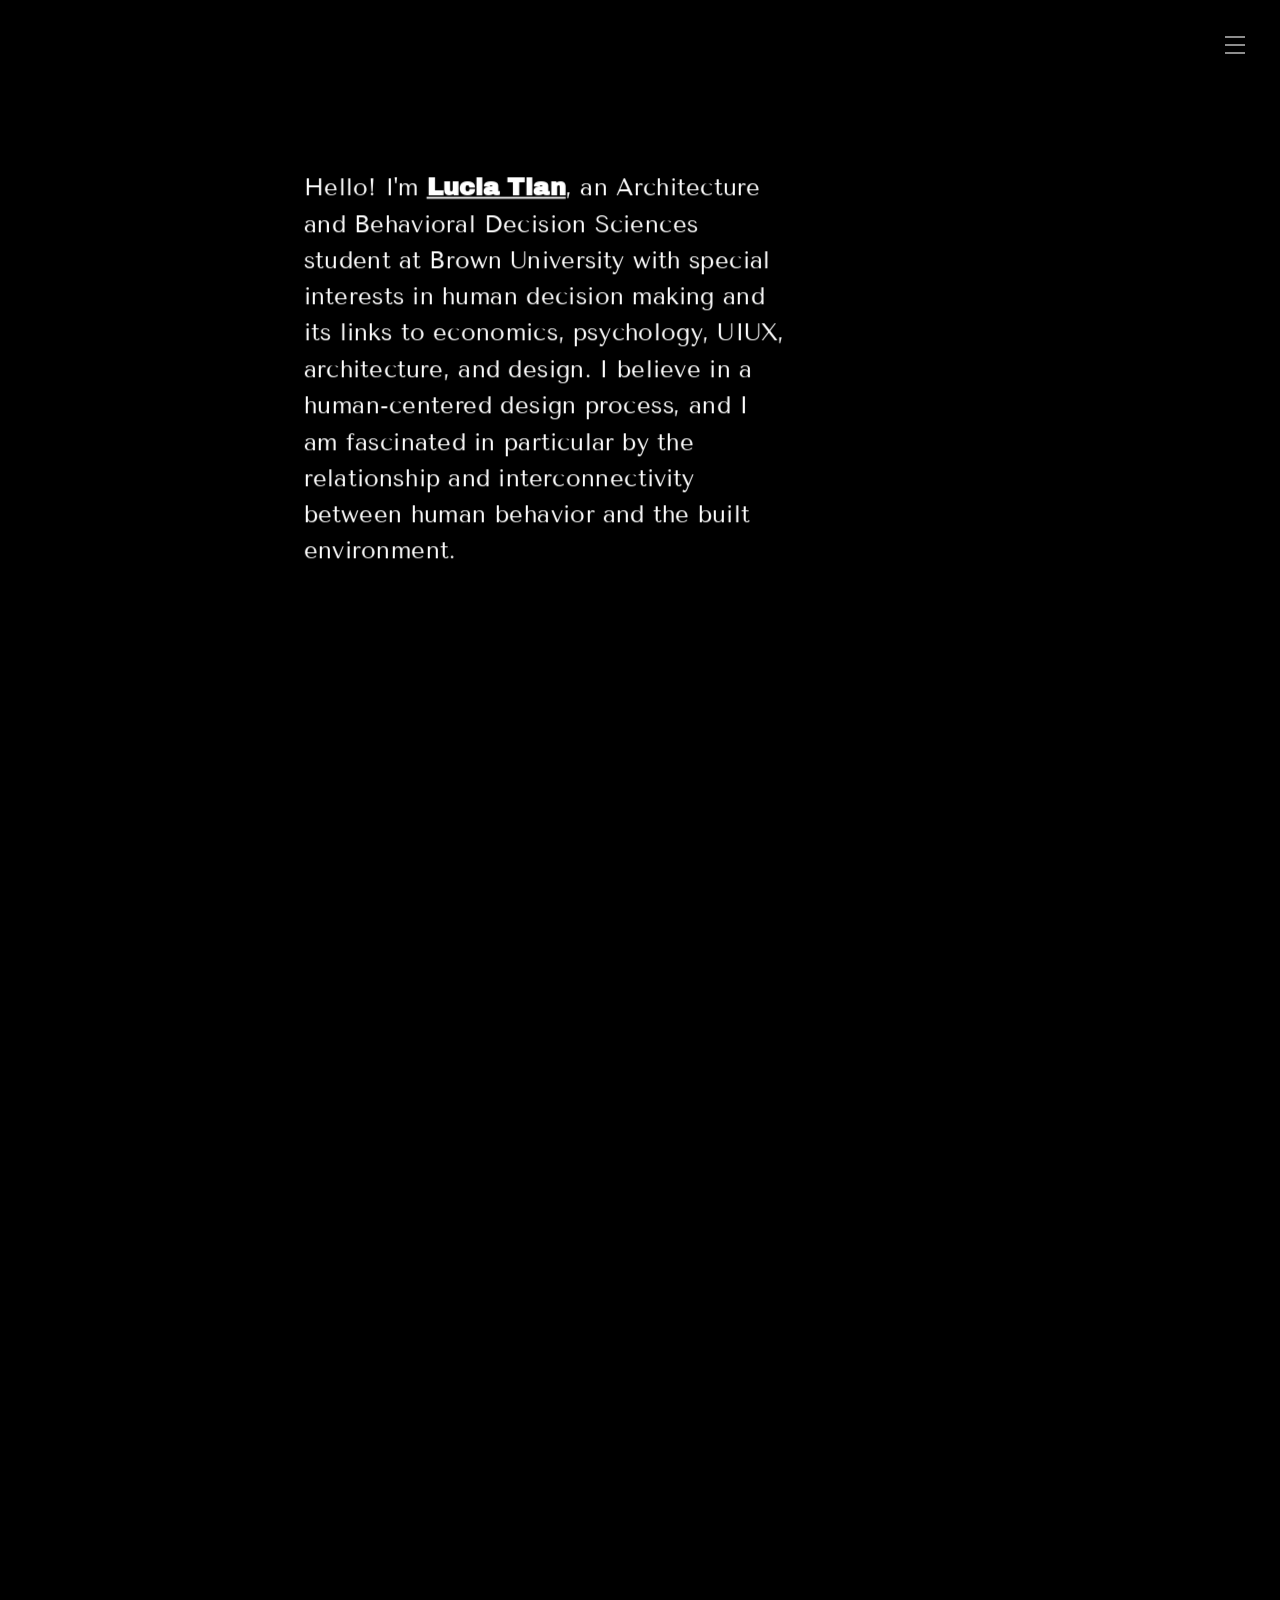
==== index.html @ cd98f312 "intial commit no assets" ====
<!doctype html>
<html lang="en">

<!--
      This project uses bootstrap and copied and pasted code from bootstrap in the css and javascript bundles,
      as well as smaller elements as labeled. 
  ...-->

<head>
  <meta charset="utf-8">
  <meta name="viewport" content="width=device-width, initial-scale=1">
  <link rel="stylesheet" href="boostrap.css">
  <link rel="stylesheet" href="style.css">
  <link rel="preconnect" href="https://fonts.googleapis.com">
  <link rel="preconnect" href="https://fonts.gstatic.com" crossorigin>
  <link
    href="https://fonts.googleapis.com/css2?family=Archivo+Black&family=Archivo+Narrow:ital@1&family=Archivo:wght@800&family=Tenor+Sans&display=swap"
    rel="stylesheet">
  <script src="bootstrap.bundle.js"></script>
  <title>Portfolio</title>

  <!-- code copied and modifed from  https://codepen.io/alphardex/pen/NWxNyXb -->

<body style=" overflow-y: hidden;  background-color: rgb(0, 0, 0);">
  <div>
    <div class="external">
      <div class="horizontal-scroll-wrapper">

        <div class="img-wrapper faster">
          <a target="_blank" rel="noopener">
            <img src="assets/blackspacer.png" alt="">
          </a>
        </div>


        <div class="img-wrapper fastest">
          <p style=" margin-left:20vw;text-align: left; margin-top:10vh; font-size: 3vh; 
          max-width: 60vh; color:white;">Hello! I'm
            <b>Lucia Tian</b>, an
            Architecture and Behavioral
            Decision Sciences
            student at Brown University
            with special interests in human decision making and its links to economics, psychology, UIUX, architecture,
            and design. I believe in a human-centered design process, and I am fascinated in particular
            by the relationship and interconnectivity between human behavior and the built environment.
          </p>
        </div>

        <div class="img-wrapper faster">
          <a target="_blank" rel="noopener">
            <img src="assets/blackspacer.png" alt="">
          </a>
        </div>

        <div class="img-wrapper faster1">
          <a target="_blank" rel="noopener">
            <img src="assets/stool.JPG" alt="">
          </a>
        </div>


        <div class="img-wrapper faster">
          <a target="_blank" rel="noopener">
            <img class="indeximage" src="assets/lucia_tian_fragment.png" alt="">
          </a>
        </div>


        <div class="img-wrapper fastest vertical">
          <a target="_blank" rel="noopener">
            <img src="assets/nightview2.2.png" alt="">
          </a>
        </div>

        <div class="img-wrapper fastest">
          <a href="redesign.html" target="_blank" rel="noopener">
            <img class="indeximage" src="assets/vegantree.png" alt="">
          </a>
        </div>

        <div class="img-wrapper slower">
          <a target="_blank" rel="noopener">
            <img src="assets/casa martirani analytical final.jpg" alt="">
          </a>
        </div>

        <div class="img-wrapper faster">
          <a href="megalist.html" target="_blank" rel="noopener">
            <img class="indeximage" src="assets/megaplaylistmaker.png" alt="">
          </a>
        </div>


        <div class="img-wrapper last fastest">
          <a href="personas.html" target="_blank" rel="noopener">
            <img src="assets/headerimagep.png" alt="">
          </a>
        </div>
      </div>
    </div>
    <div>

    </div>
</body>

<body>
  <input type="checkbox" id="active">
  <label for="active" class="menu-btn"><span></span></label>
  <label for="active" class="close"></label>
  <div class="wrapper">

    <ul>
      <li><a href="index.html">Home</a></li>
      <li><a href="uiux.html">UIUX</a></li>
      <li><a href="architecture.html">Architecture</a></li>
      <li><a href="other.html">All</a></li>

    </ul>
  </div>
</body>


</html>
---- style.css ----
body {
  display: flex;
  align-items: center;
  justify-content: start;
  flex-direction: column;
  background-color: rgb(255, 255, 255);
}

h1 {
  color: rgb(0, 0, 0);
  text-transform: none;
  text-align: center;
  font-family: 'tenor sans', sans-serif;
  font-size: 2.25rem;
  max-width: 40vw;
  margin-top: 5vh;
  margin-bottom: 5vh;

}

h2 {
  text-transform: uppercase;
  color: rgb(59, 59, 59);
  text-align: center;
  text-decoration: underline;

  font-family: 'archivo', sans-serif;
  margin-top: 1.5rem;
  margin-bottom: 1rem;
  font-size: 2rem;
  max-width: 60vw;

}

h3 {
  text-transform: none;
  color: rgb(0, 0, 0);
  text-align: center;
  font-family: 'tenor sans', sans-serif;
  margin-top: 2rem;
  margin-bottom: 2rem;
  margin-left: 10vw;
  margin-right: 10vw;
  font-size: 18px;
  max-width: 50vw;

}

p {
  margin-top: 1vh;
  color: #000000;
  font-family: 'Tenor Sans', sans-serif;
  font-size: 18px;
  font-style: normal;
  text-align: center;
  text-transform: none;
  max-width: 50vw;
}

b {
  font-family: 'Archivo Black', sans-serif;
  text-decoration-line: underline;
}

img {
  max-width: 40vh;
  max-height: 80vh;
  transition: .5s;
  vertical-align: top;
  filter: saturate(0%) brightness(80%) contrast(140%);
  margin-top: 3vh;
  display: flex;
  align-items: center;
  justify-content: center;
}

a:hover img {
  filter: saturate(100%);
}

.photogrid {
  display: flex;
  justify-content: space-evenly;
  flex-wrap: wrap;
  max-width: 70vw;
  align-items: center;
}



.custom-tog.navbar-toggler {
  border-color: rgb(255, 255, 255);
}


/*** menu nav modifed and inspired from https://codepen.io/yuhomyan/pen/ExKvNVa **********/
* {
  margin: 0;
  padding: 0;
  box-sizing: border-box;
  font-family: 'Archivo Black', sans-serif;
  font-family: 'Tenor Sans', sans-serif;
}

.wrapper {
  position: fixed;
  top: 0;
  /*left: -100%;*/
  right: -100%;
  height: 100%;
  width: 100%;
  background: #000;
  /*background: linear-gradient(90deg, #f92c78, #4114a1);*/
  /* background: linear-gradient(375deg, #1cc7d0, #2ede98); */
  /* background: linear-gradient(-45deg, #e3eefe 0%, #efddfb 100%);*/
  transition: all 0.6s ease-in-out;
}

#active:checked~.wrapper {
  /*left: 0;*/
  right: 0;
}

.menu-btn {
  position: absolute;
  z-index: 5;
  right: 20px;
  /*left: 20px; */
  top: 20px;
  height: 50px;
  width: 50px;
  text-align: center;
  line-height: 50px;
  border-radius: 10%;
  font-size: 20px;
  cursor: pointer;
  /*color: #fff;*/
  /*background: linear-gradient(90deg, #f92c78, #4114a1);*/
  /* background: linear-gradient(375deg, #1cc7d0, #2ede98); */
  /* background: linear-gradient(-45deg, #e3eefe 0%, #efddfb 100%); */
  transition: all 0.3s ease-in-out;
}

.menu-btn span,
.menu-btn:before,
.menu-btn:after {
  content: "";
  position: absolute;
  top: calc(50% - 1px);
  left: 30%;
  width: 40%;
  border-bottom: 2px solid rgb(141, 141, 141);
  transition: transform .6s cubic-bezier(0.215, 0.61, 0.355, 1);
}

.menu-btn:before {
  transform: translateY(-8px);
}

.menu-btn:after {
  transform: translateY(8px);
}


.close {
  z-index: 5;
  width: 100%;
  height: 100%;
  pointer-events: none;
}

/* closing animation */
#active:checked+.menu-btn span {
  transform: scaleX(0);
}

#active:checked+.menu-btn:before {
  transform: rotate(45deg);
  border-color: #fff;
}

#active:checked+.menu-btn:after {
  transform: rotate(-45deg);
  border-color: #fff;
}

.wrapper ul {
  position: absolute;
  top: 60%;
  left: 50%;
  height: 90%;
  transform: translate(-50%, -50%);
  list-style: none;
  text-align: center;
}

.wrapper ul li {
  height: 10%;
  margin: 15px 0;
}

.wrapper ul li a {
  text-decoration: none;
  font-size: 30px;
  font-weight: 500;
  padding: 5px 30px;
  color: rgb(255, 255, 255);
  border-radius: 10px;
  position: absolute;
  line-height: 50px;
  margin: 5px 30px;
  opacity: 0;
  transition: all 0.3s ease;
  transition: transform .6s cubic-bezier(0.215, 0.61, 0.355, 1);
}

.wrapper ul li a:hover:after {
  font-family: ar;
  transform: scaleY(1);
}

.wrapper ul li a:hover {
  text-decoration: underline;
  font-family: "archivo black";
}

input[type="checkbox"] {
  display: none;
}

.content .title {
  font-size: 40px;
  font-weight: 700;
}

.content p {
  font-size: 35px;
  font-weight: 600;
}

#active:checked~.wrapper ul li a {
  opacity: 1;
}

.wrapper ul li a {
  transition: opacity 1.2s, transform 1.2s cubic-bezier(0.215, 0.61, 0.355, 1);
  transform: translateX(100px);
}

#active:checked~.wrapper ul li a {
  transform: none;
  transition-timing-function: ease, cubic-bezier(.1, 1.3, .3, 1);
  /* easeOutBackを緩めた感じ */
  transition-delay: .6s;
  transform: translateX(-100px);
}


/* home page horizontal scroll inspired and modified from https://codepen.io/pehaa/pen/zYxbxQg */

* {
  box-sizing: border-box;
}

/* hide scrollbar */
::-webkit-scrollbar {
  width: 1px;
  height: 1px;
}

::-webkit-scrollbar-button {
  width: 1px;
  height: 1px;
}

.external {
  overflow: hidden;
  height: 100vh;
  width: 100vw;
}

.horizontal-scroll-wrapper {
  display: flex;
  flex-direction: column;
  align-items: center;
  width: 100vh;
  transform: rotate(-90deg) translate3d(0, -100vh, 0);
  transform-origin: right top;
  overflow-y: auto;
  overflow-x: hidden;
  padding: 0;
  height: 100vw;
  perspective: 1px;
  transform-style: preserve-3d;
  padding-bottom: 10rem;
}

.img-wrapper {
  transform: rotate(90deg);
  display: flex;
  align-items: center;
  justify-content: center;
  min-height: 40vh;
  transform-origin: 50% 50%;
  transform: rotate(90deg) translateZ(.1px) scale(0.9) translateX(0px) translateY(-3vh);
  transition: 1s;
}

.img-wrapper:hover {
  min-height: 45vh;
}

.slower {
  transform: rotate(90deg) translateZ(-.2px) scale(1.1) translateX(0%) translateY(-10vh);
}

.slower1 {
  transform: rotate(90deg) translateZ(-.25px) scale(1.05) translateX(0%) translateY(8vh);
}

.slower2 {
  transform: rotate(90deg) translateZ(-.3px) scale(1.3) translateX(0%) translateY(2vh);
}

.slower-down {
  transform: rotate(90deg) translateZ(-.2px) scale(1.1) translateX(0%) translateY(16vh);
}

.faster {
  transform: rotate(90deg) translateZ(.15px) scale(0.8) translateX(0%) translateY(14vh);
}

.faster1 {
  transform: rotate(90deg) translateZ(.05px) scale(0.8) translateX(0%) translateY(10vh);
}

.fastest {
  transform: rotate(90deg) translateZ(.22px) scale(0.7) translateX(-10vh) translateY(-15vh);
}

.vertical {
  transform: rotate(90deg) translateZ(-.15px) scale(1.15) translateX(0%) translateY(0%);
}

.last {
  transform: rotate(90deg) translateZ(-.2px) scale(1.1) translateX(25vh) translateY(-8vh);
}

.scroll-info,
header {
  position: absolute;
  left: 1rem;
}

.scroll-info {
  top: 1rem;
}

a {
  color: inherit;
  font-weight: 500;

}


.img-wrapper a {
  overflow: hidden;
  display: block;
  padding: 0vh;
  /***
  box-shadow: rgba(255, 255, 255, 0.35) 0px 5px 15px;
  ***/

}

p {
  margin: 0;
}

.scroll-info {
  display: flex;
  align-items: center;
}

.icon svg {
  width: 50px;
  fill: currentcolor;
}

/**** bootstrap carousel fix ***/
.carousel-inner {
  max-width: 60vw;
}

.carousel-inner img {
  max-width: 60vw;
}

/************/


/*
JOSH COMEAU's resets

  1. Use a more-intuitive box-sizing model.
*/
*,
*::before,
*::after {
  box-sizing: border-box;
}

/*
  2. Remove default margin
*/
* {
  margin: 0;
}

/*
  3. Allow percentage-based heights in the application
*/
html,
body {
  height: 100%;
}

/*
  Typographic tweaks!
  4. Add accessible line-height
  5. Improve text rendering
*/
body {
  line-height: 1.5;
  -webkit-font-smoothing: antialiased;
}

/*
  6. Improve media defaults
*/
img,
picture,
video,
canvas,
svg {
  display: block;
}

/*
  7. Remove built-in form typography styles
*/
input,
button,
textarea,
select {
  font: inherit;
}

/*
  8. Avoid text overflows
*/
p,
h1,
h2,
h3,
h4,
h5,
h6 {
  overflow-wrap: break-word;
}

/*
  9. Create a root stacking context
*/
#root,
#__next {
  isolation: isolate;
}
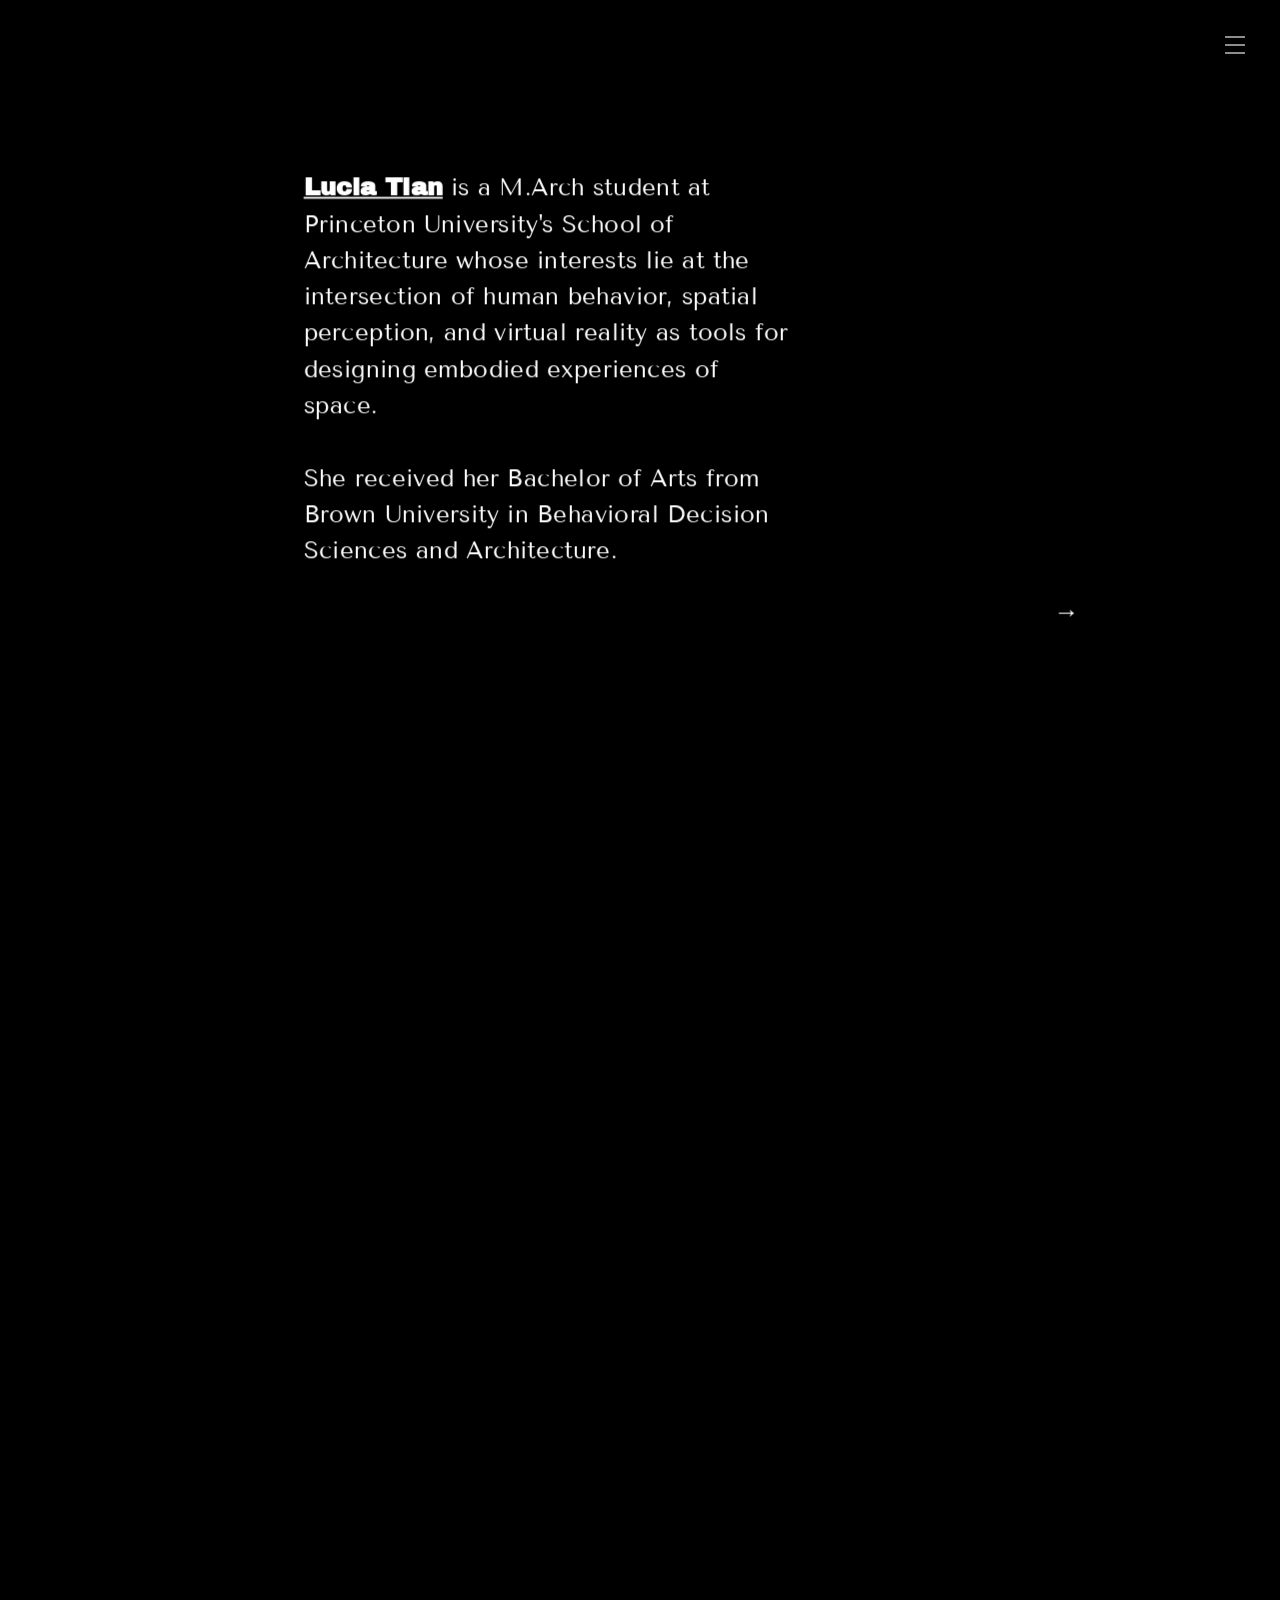
==== commit b35d5ed4: "update 2026" ====
--- a/index.html
+++ b/index.html
@@ -7,117 +7,185 @@
   ...-->
 
 <head>
-  <meta charset="utf-8">
-  <meta name="viewport" content="width=device-width, initial-scale=1">
-  <link rel="stylesheet" href="boostrap.css">
-  <link rel="stylesheet" href="style.css">
-  <link rel="preconnect" href="https://fonts.googleapis.com">
-  <link rel="preconnect" href="https://fonts.gstatic.com" crossorigin>
-  <link
-    href="https://fonts.googleapis.com/css2?family=Archivo+Black&family=Archivo+Narrow:ital@1&family=Archivo:wght@800&family=Tenor+Sans&display=swap"
-    rel="stylesheet">
-  <script src="bootstrap.bundle.js"></script>
-  <title>Portfolio</title>
+    <meta charset="utf-8">
+    <meta name="viewport" content="width=device-width, initial-scale=1">
+    <link rel="stylesheet" href="boostrap.css">
+    <link rel="stylesheet" href="style.css">
+    <link rel="preconnect" href="https://fonts.googleapis.com">
+    <link rel="preconnect" href="https://fonts.gstatic.com" crossorigin>
+    <link href="https://fonts.googleapis.com/css2?family=Archivo+Black&family=Archivo+Narrow:ital@1&family=Archivo:wght@800&family=Tenor+Sans&display=swap"
+          rel="stylesheet">
+    <link rel="icon" href="logotian.png" type="image/png" />
+    <script src="bootstrap.bundle.js"></script>
+    <title>Lucia Tian</title>
 
-  <!-- code copied and modifed from  https://codepen.io/alphardex/pen/NWxNyXb -->
+    <!-- code copied and modifed from  https://codepen.io/alphardex/pen/NWxNyXb -->
 
-<body style=" overflow-y: hidden;  background-color: rgb(0, 0, 0);">
-  <div>
-    <div class="external">
-      <div class="horizontal-scroll-wrapper">
+    <body style=" overflow-y: hidden;  background-color: rgb(0, 0, 0);">
+        <div>
+            <div class="external">
+                <div class="horizontal-scroll-wrapper">
 
-        <div class="img-wrapper faster">
-          <a target="_blank" rel="noopener">
-            <img src="assets/blackspacer.png" alt="">
-          </a>
-        </div>
+                    <div class="img-wrapper faster">
+                        <a target="_blank" rel="noopener">
+                            <img src="assets/blackspacer.png" alt="">
+                        </a>
+                    </div>
 
 
-        <div class="img-wrapper fastest">
-          <p style=" margin-left:20vw;text-align: left; margin-top:10vh; font-size: 3vh; 
-          max-width: 60vh; color:white;">Hello! I'm
-            <b>Lucia Tian</b>, an
-            Architecture and Behavioral
-            Decision Sciences
-            student at Brown University
-            with special interests in human decision making and its links to economics, psychology, UIUX, architecture,
-            and design. I believe in a human-centered design process, and I am fascinated in particular
-            by the relationship and interconnectivity between human behavior and the built environment.
-          </p>
-        </div>
-
-        <div class="img-wrapper faster">
-          <a target="_blank" rel="noopener">
-            <img src="assets/blackspacer.png" alt="">
-          </a>
-        </div>
-
-        <div class="img-wrapper faster1">
-          <a target="_blank" rel="noopener">
-            <img src="assets/stool.JPG" alt="">
-          </a>
-        </div>
+                    <div class="img-wrapper fastest">
+                        <p style=" margin-left:20vw;text-align: left; margin-top:10vh; font-size: 3vh;
+                            max-width: 60vh; color:white;">
+                            <u><b>Lucia Tian</b></u> is a M.Arch student at Princeton University's School of Architecture whose interests
+                            lie at the intersection of human behavior, spatial perception, and virtual reality as tools for
+                            designing embodied experiences of space.
+                            <br /> <br />
+                            She received her Bachelor of Arts from Brown University in Behavioral Decision Sciences and
+                            Architecture.
 
 
-        <div class="img-wrapper faster">
-          <a target="_blank" rel="noopener">
-            <img class="indeximage" src="assets/lucia_tian_fragment.png" alt="">
-          </a>
-        </div>
+                        </p>
+                    </div>
+
+                    <div class="img-wrapper faster">
+                        <a target="_blank" rel="noopener">
+                            <br /><br />
+                            <p style=" margin-left:20vw;text-align: left; margin-top:10vh; font-size: 3vh;
+                                    max-width: 60vh; color:white;">
+                                →
+                            </p>
+                            <img src="assets/blackspacer.png" alt="">
+                        </a>
+                    </div>
 
 
-        <div class="img-wrapper fastest vertical">
-          <a target="_blank" rel="noopener">
-            <img src="assets/nightview2.2.png" alt="">
-          </a>
-        </div>
-
-        <div class="img-wrapper fastest">
-          <a href="redesign.html" target="_blank" rel="noopener">
-            <img class="indeximage" src="assets/vegantree.png" alt="">
-          </a>
-        </div>
-
-        <div class="img-wrapper slower">
-          <a target="_blank" rel="noopener">
-            <img src="assets/casa martirani analytical final.jpg" alt="">
-          </a>
-        </div>
-
-        <div class="img-wrapper faster">
-          <a href="megalist.html" target="_blank" rel="noopener">
-            <img class="indeximage" src="assets/megaplaylistmaker.png" alt="">
-          </a>
-        </div>
 
 
-        <div class="img-wrapper last fastest">
-          <a href="personas.html" target="_blank" rel="noopener">
-            <img src="assets/headerimagep.png" alt="">
-          </a>
+                    <div class="img-wrapper fastest">
+                        <a target="_blank" rel="noopener" href="https://www.instagram.com/p/DRvAcfnkpHG/?img_index=1">
+                            <img src="assets/503sectionmodel.JPG" alt="">
+                        </a>
+                    </div>
+
+
+
+
+
+
+                    <div class="img-wrapper faster">
+                        <a target="_blank" rel="noopener">
+                            <img src="assets/trentonschool.jpg" alt="">
+                        </a>
+                    </div>
+
+                    <div class="img-wrapper faster">
+                        <a target="_blank" rel="noopener" href="https://www.youtube.com/watch?v=9oD-xkMxHWU">
+                            <img class="  " src="assets/immersivewaterfront.png" alt="live redesigned page">
+                        </a>
+                    </div>
+
+                    <div class="img-wrapper slower">
+                        <a target="_blank" rel="noopener">
+                            <img src="assets/wormseye.png" alt="">
+                        </a>
+                    </div>
+
+
+
+
+                    <div class="img-wrapper faster1">
+                        <a target="_blank" rel="noopener" href="https://www.instagram.com/p/DRTioZ6jUnA/?img_index=6">
+                            <img src="assets/brickframe.JPG" alt="">
+                        </a>
+                    </div>
+
+                    <div class="img-wrapper faster1">
+                        <a target="_blank" rel="noopener">
+                            <img src="assets/elevoblique.png" alt="">
+                        </a>
+                    </div>
+
+
+                    <div class="img-wrapper fastest vertical">
+                        <a target="_blank" rel="noopener" href="https://www.instagram.com/p/DRdQIvXDQ97/?img_index=1">
+                            <img src="assets/nightview2.2.png" alt="">
+                        </a>
+                    </div>
+
+
+
+
+                    <div class="img-wrapper fastest">
+                        <a target="_blank" rel="noopener" href="https://issuu.com/postmagazinebdh/docs/post_-_3_10">
+                            <img src="assets/luciacover3.png" alt="">
+                        </a>
+                    </div>
+
+
+                    <div class="img-wrapper slower">
+                        <a target="_blank" rel="noopener">
+                            <img src="assets/casa martirani analytical final.jpg" alt="">
+                        </a>
+                    </div>
+
+
+
+
+                    <div class="img-wrapper slower">
+                        <a target="_blank" rel="noopener">
+                            <img src="assets/courtyard.render.png" alt="">
+                        </a>
+                    </div>
+
+
+
+                    <div class="img-wrapper faster1">
+                        <a target="_blank" rel="noopener" href="https://www.instagram.com/p/Cnpc4ppuNEQAmjOIGGoC-ZR-KTvv5KbYRgU0440/">
+                            <img src="assets/stool.JPG" alt="">
+                        </a>
+                    </div>
+
+
+
+                    <div class="img-wrapper slowest">
+                        <a target="_blank" rel="noopener">
+                            <img src="assets/lightsculpture.jpg" alt="">
+                        </a>
+                    </div>
+
+
+
+                    <div class="img-wrapper fastest">
+                        <a href="https://sillystarfish732.github.io/development/" target="_blank" rel="noopener">
+                            <img class="indeximage" src="assets/megaplaylistmaker.png" alt="">
+                        </a>
+                    </div>
+
+
+
+                </div>
+            </div>
+            <div>
+
+            </div>
+    </body>
+
+    <body>
+        <input type="checkbox" id="active">
+        <label for="active" class="menu-btn"><span></span></label>
+        <label for="active" class="close"></label>
+        <div class="wrapper">
+
+            <ul>
+                <li><a href="index.html">Home</a></li>
+                <li><a href="architecture2.html" />Architecture</a></li>
+                <li><a href="other.html">Misc.</a></li>
+                <li><a href="contact.html">Contact</a></li>
+
+
+            </ul>
         </div>
-      </div>
-    </div>
-    <div>
-
-    </div>
-</body>
-
-<body>
-  <input type="checkbox" id="active">
-  <label for="active" class="menu-btn"><span></span></label>
-  <label for="active" class="close"></label>
-  <div class="wrapper">
-
-    <ul>
-      <li><a href="index.html">Home</a></li>
-      <li><a href="uiux.html">UIUX</a></li>
-      <li><a href="architecture.html">Architecture</a></li>
-      <li><a href="other.html">All</a></li>
-
-    </ul>
-  </div>
-</body>
+    </body>
 
 
 </html>
--- a/style.css
+++ b/style.css
@@ -59,7 +59,7 @@
 
 b {
   font-family: 'Archivo Black', sans-serif;
-  text-decoration-line: underline;
+  //text-decoration-line: underline;
 }
 
 img {
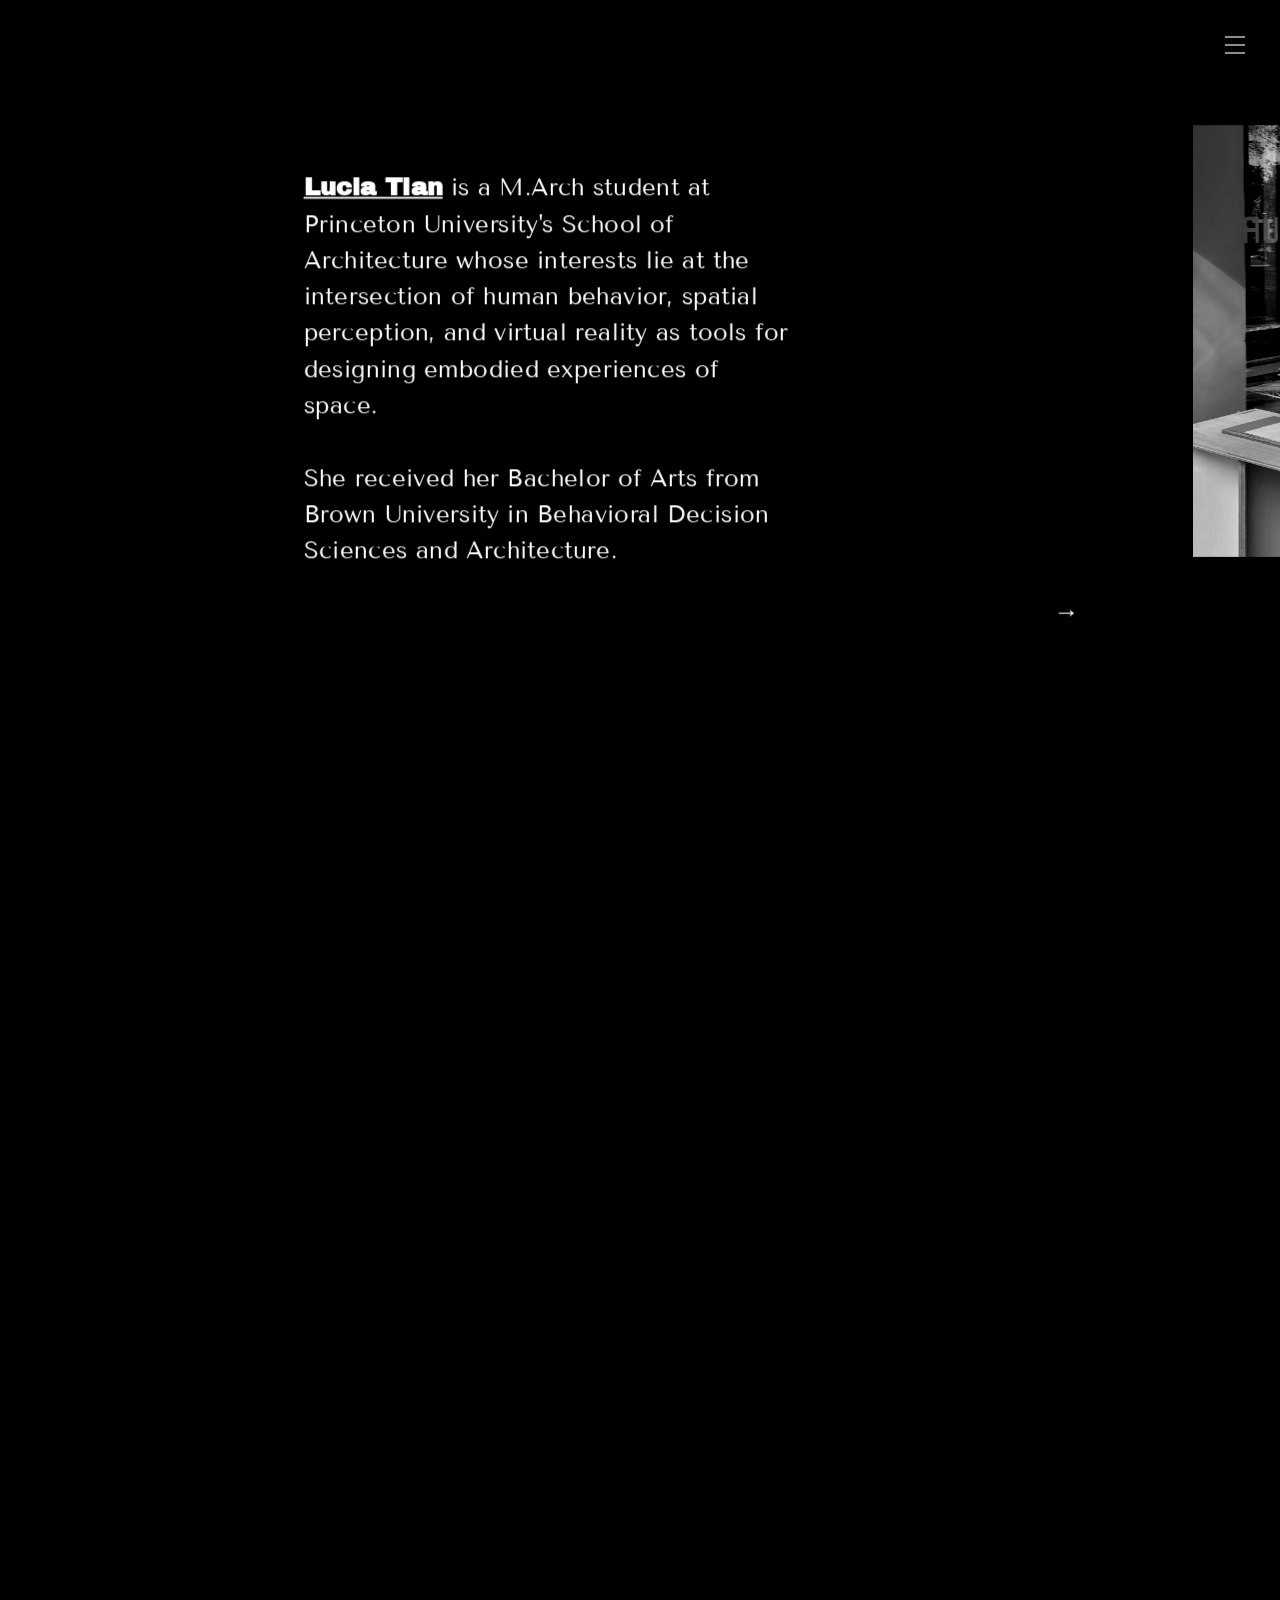
==== commit 291b7787: "matching case" ====
--- a/index.html
+++ b/index.html
@@ -63,7 +63,7 @@
 
                     <div class="img-wrapper fastest">
                         <a target="_blank" rel="noopener" href="https://www.instagram.com/p/DRvAcfnkpHG/?img_index=1">
-                            <img src="assets/503sectionmodel.JPG" alt="">
+                            <img src="assets/503sectionmodel.jpg" alt="">
                         </a>
                     </div>
 
@@ -95,7 +95,7 @@
 
                     <div class="img-wrapper faster1">
                         <a target="_blank" rel="noopener" href="https://www.instagram.com/p/DRTioZ6jUnA/?img_index=6">
-                            <img src="assets/brickframe.JPG" alt="">
+                            <img src="assets/brickframe.jpg" alt="">
                         </a>
                     </div>
 
@@ -141,7 +141,7 @@
 
                     <div class="img-wrapper faster1">
                         <a target="_blank" rel="noopener" href="https://www.instagram.com/p/Cnpc4ppuNEQAmjOIGGoC-ZR-KTvv5KbYRgU0440/">
-                            <img src="assets/stool.JPG" alt="">
+                            <img src="assets/stool.jpg" alt="">
                         </a>
                     </div>
 
@@ -180,6 +180,8 @@
                 <li><a href="index.html">Home</a></li>
                 <li><a href="architecture2.html" />Architecture</a></li>
                 <li><a href="other.html">Misc.</a></li>
+                <li><a href=https://www.instagram.com/lucia.3dm>Instagram</a></li>
+
                 <li><a href="contact.html">Contact</a></li>
 
 
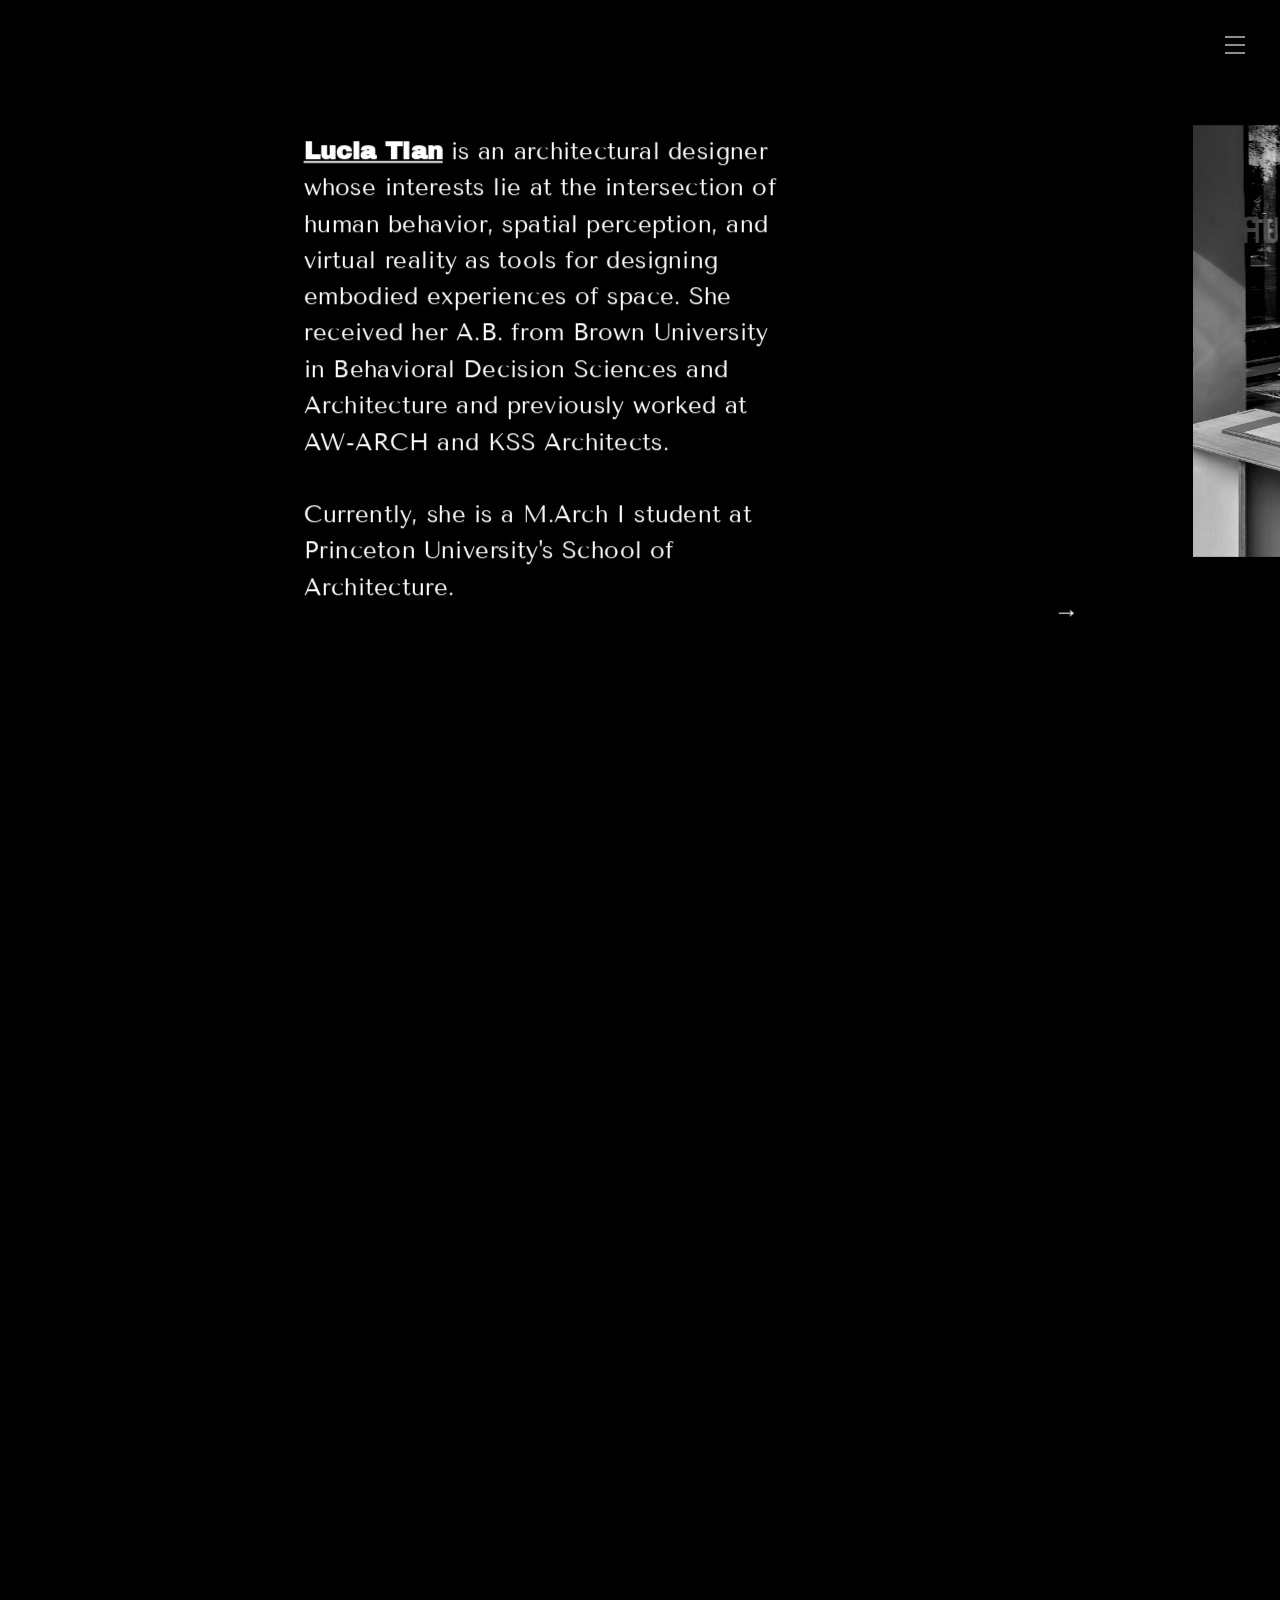
==== commit 1ee5e416: "bio edit and image sizes" ====
--- a/index.html
+++ b/index.html
@@ -36,13 +36,13 @@
                     <div class="img-wrapper fastest">
                         <p style=" margin-left:20vw;text-align: left; margin-top:10vh; font-size: 3vh;
                             max-width: 60vh; color:white;">
-                            <u><b>Lucia Tian</b></u> is a M.Arch student at Princeton University's School of Architecture whose interests
+                            <u><b>Lucia Tian</b></u> is an architectural designer whose interests
                             lie at the intersection of human behavior, spatial perception, and virtual reality as tools for
-                            designing embodied experiences of space.
+                            designing embodied experiences of space. She received her A.B. from Brown University
+                            in Behavioral Decision Sciences and Architecture and previously worked at AW-ARCH and KSS Architects.
                             <br /> <br />
-                            She received her Bachelor of Arts from Brown University in Behavioral Decision Sciences and
-                            Architecture.
 
+                            Currently, she is a M.Arch I student at Princeton University's School of Architecture.
 
                         </p>
                     </div>
@@ -99,7 +99,7 @@
                         </a>
                     </div>
 
-                    <div class="img-wrapper faster1">
+                    <div class="img-wrapper slower2">
                         <a target="_blank" rel="noopener">
                             <img src="assets/elevoblique.png" alt="">
                         </a>
@@ -162,6 +162,12 @@
                     </div>
 
 
+                    <div class="img-wrapper slower2">
+                        <a target="_blank" rel="noopener">
+                            <img src="assets/westview.render.png" alt="">
+                        </a>
+                    </div>
+
 
                 </div>
             </div>
@@ -180,8 +186,6 @@
                 <li><a href="index.html">Home</a></li>
                 <li><a href="architecture2.html" />Architecture</a></li>
                 <li><a href="other.html">Misc.</a></li>
-                <li><a href=https://www.instagram.com/lucia.3dm>Instagram</a></li>
-
                 <li><a href="contact.html">Contact</a></li>
 
 
--- a/style.css
+++ b/style.css
@@ -319,7 +319,7 @@
 }
 
 .slower2 {
-  transform: rotate(90deg) translateZ(-.3px) scale(1.3) translateX(0%) translateY(2vh);
+  transform: rotate(90deg) translateZ(-.3px) scale(1.5) translateX(0%) translateY(2vh);
 }
 
 .slower-down {
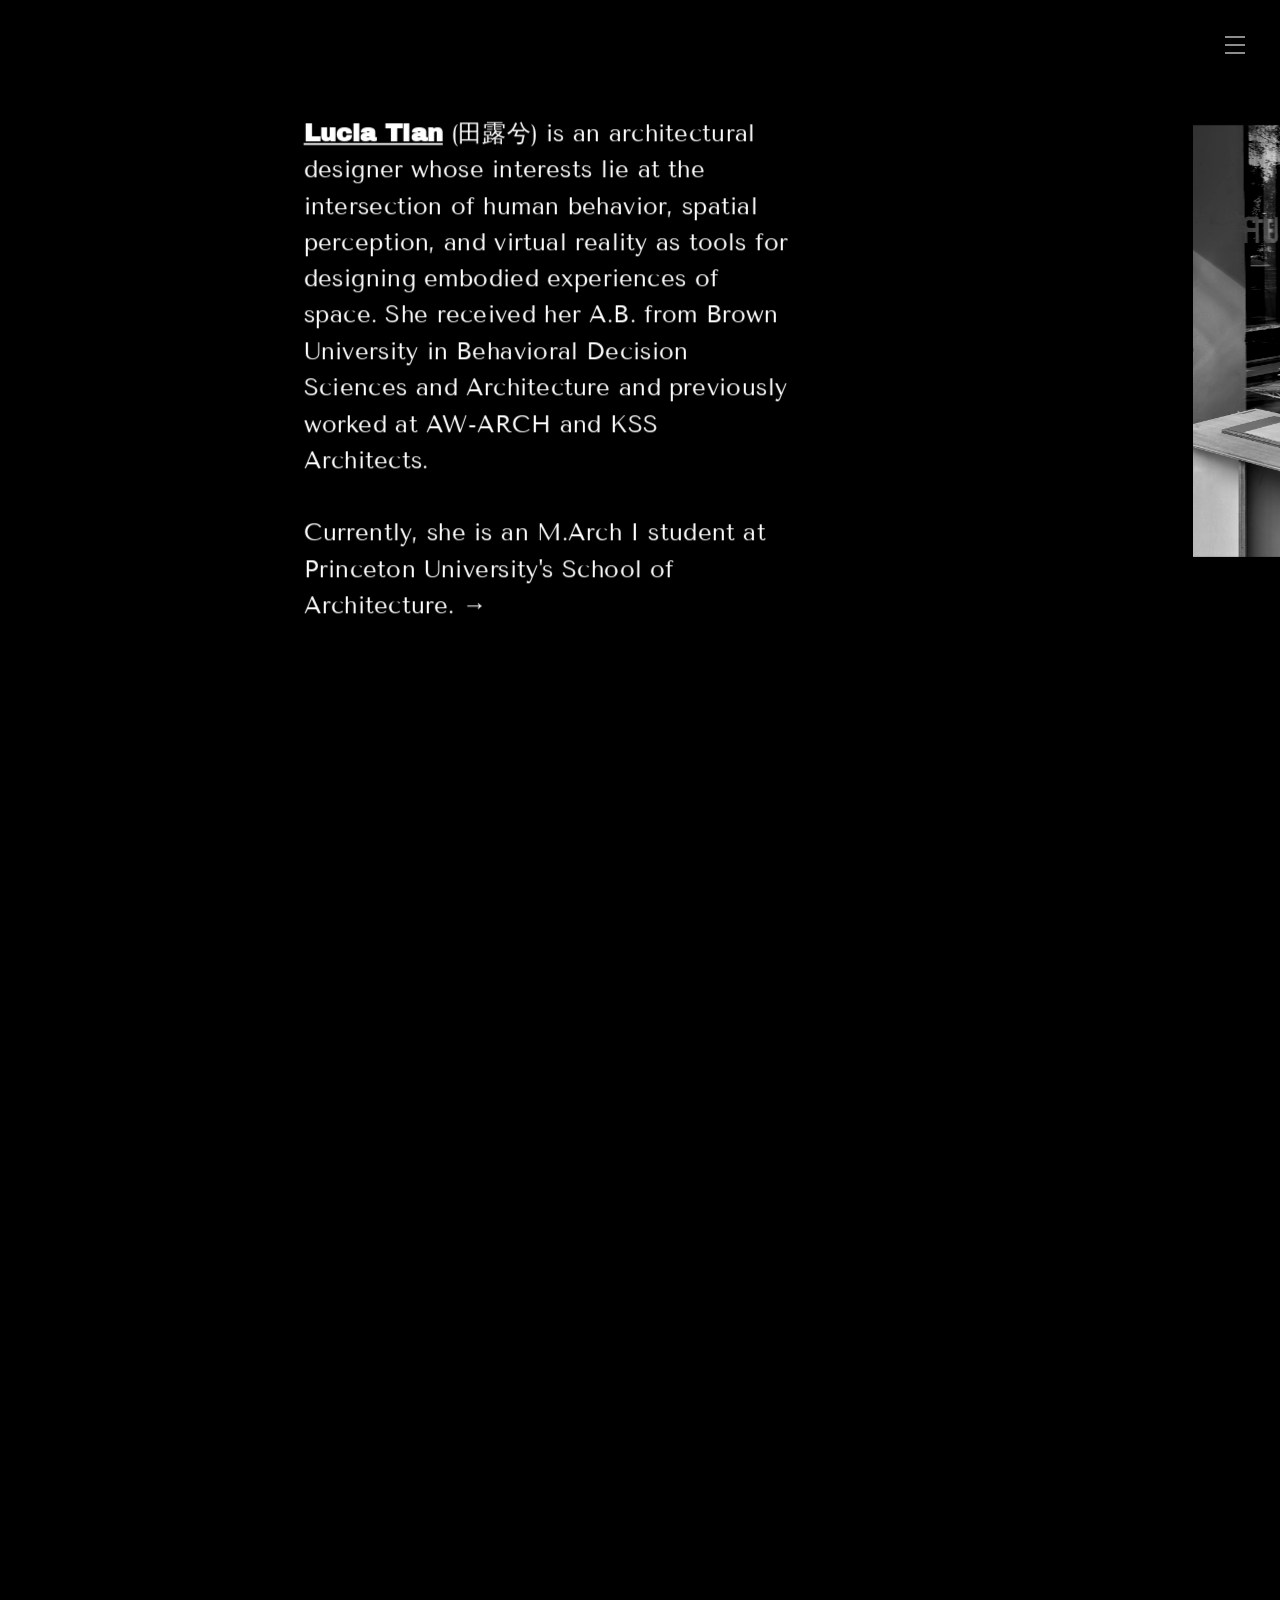
==== commit d8e2a08e: "small bio update and more images added" ====
--- a/index.html
+++ b/index.html
@@ -36,13 +36,14 @@
                     <div class="img-wrapper fastest">
                         <p style=" margin-left:20vw;text-align: left; margin-top:10vh; font-size: 3vh;
                             max-width: 60vh; color:white;">
-                            <u><b>Lucia Tian</b></u> is an architectural designer whose interests
+                            <u><b>Lucia Tian</b></u> (田露兮) is an architectural designer whose interests
                             lie at the intersection of human behavior, spatial perception, and virtual reality as tools for
                             designing embodied experiences of space. She received her A.B. from Brown University
                             in Behavioral Decision Sciences and Architecture and previously worked at AW-ARCH and KSS Architects.
                             <br /> <br />
 
-                            Currently, she is a M.Arch I student at Princeton University's School of Architecture.
+                            Currently, she is an M.Arch I student at Princeton University's School of Architecture.
+                            →
 
                         </p>
                     </div>
@@ -50,10 +51,7 @@
                     <div class="img-wrapper faster">
                         <a target="_blank" rel="noopener">
                             <br /><br />
-                            <p style=" margin-left:20vw;text-align: left; margin-top:10vh; font-size: 3vh;
-                                    max-width: 60vh; color:white;">
-                                →
-                            </p>
+                            
                             <img src="assets/blackspacer.png" alt="">
                         </a>
                     </div>
@@ -68,11 +66,14 @@
                     </div>
 
 
+                    <div class="img-wrapper faster">
+                        <a target="_blank" rel="noopener" href="https://www.instagram.com/p/DTQq-azkvNF/?img_index=2">
+                            <img src="assets/arialsite.png" alt="">
+                        </a>
+                    </div>
 
 
-
-
-                    <div class="img-wrapper faster">
+                    <div class="img-wrapper slower">
                         <a target="_blank" rel="noopener">
                             <img src="assets/trentonschool.jpg" alt="">
                         </a>
